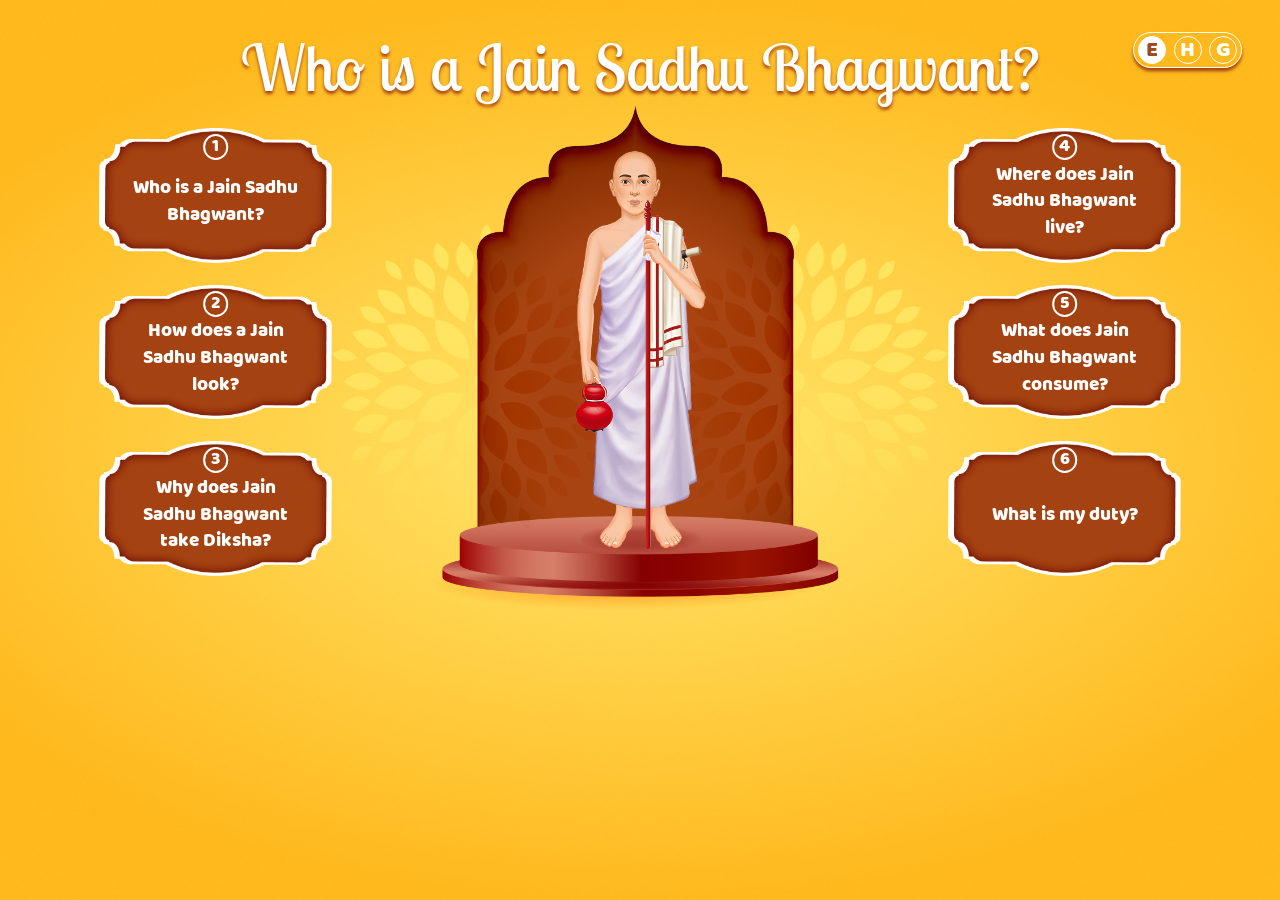
==== index.html @ 288ca6e9 "." ====
<!doctype html>
<html lang="English">
  <head>
    <meta charset="UTF-8" />
    <meta name="viewport" content="width=device-width, initial-scale=1.0" />
    <title>Who is a Jain Sadhu?</title>
    <link rel="stylesheet" href="assets/css/style.css" />
  </head>

  <body class="">
    <div class="background-layer">
      <img class="left-layer" src="assets/images/wheel 1.png" alt="" />
      <img class="right-layer" src="assets/images/wheel 1.png" alt="" />
    </div>

    <div class="container">
      <!-- Hero image: Jain Sadhu with arch, centred -->
      <div class="hero-image">
        <img
          src="assets/images/hero-image.png"
          alt="Jain Sadhu"
          class="mascot-img"
        />
      </div>

      <!-- Language nav — top-right, Environment reference pattern -->
      <nav>
        <div class="navbar-language">
          <div class="english-button lang-active">E</div>
          <div class="hindi-button">H</div>
          <div class="gujrati-button">G</div>
        </div>
      </nav>

      <!-- Page title -->
      <h1 class="page-title" data-lang-key="title">Who is a Jain Sadhu?</h1>

      <!-- Left Topics Group: topic-1, topic-2, topic-3 -->
      <div class="topics-group topics-left">
        <a href="topic-1.html" class="topic-card" id="topic-1">
          <div class="card-bg">
            <img src="assets/images/topic-image.png" alt="" />
            <span class="topic-num" data-lang-key="num-1">1</span>
            <p class="topic-text" data-lang-key="topic-1">
              Who<br />is a Jain Sadhu?
            </p>
          </div>
        </a>

        <a href="topic-2.html" class="topic-card" id="topic-2">
          <div class="card-bg">
            <img src="assets/images/topic-image.png" alt="" />
            <span class="topic-num" data-lang-key="num-2">2</span>
            <p class="topic-text" data-lang-key="topic-2">
              How does<br />a Jain Sadhu look?
            </p>
          </div>
        </a>

        <a href="topic-3.html" class="topic-card" id="topic-3">
          <div class="card-bg">
            <img src="assets/images/topic-image.png" alt="" />
            <span class="topic-num" data-lang-key="num-3">3</span>
            <p class="topic-text" data-lang-key="topic-3">
              Why do<br />they take Diksha?
            </p>
          </div>
        </a>
      </div>

      <!-- Right Topics Group: topic-4, topic-5, topic-6 -->
      <div class="topics-group topics-right">
        <a href="topic-4.html" class="topic-card" id="topic-4">
          <div class="card-bg">
            <img src="assets/images/topic-image.png" alt="" />
            <span class="topic-num" data-lang-key="num-4">4</span>
            <p class="topic-text" data-lang-key="topic-4">
              Where does<br />a Jain Sadhu Live?
            </p>
          </div>
        </a>

        <a href="topic-5.html" class="topic-card" id="topic-5">
          <div class="card-bg">
            <img src="assets/images/topic-image.png" alt="" />
            <span class="topic-num" data-lang-key="num-5">5</span>
            <p class="topic-text" data-lang-key="topic-5">
              What does<br />a Jain Sadhu eat?
            </p>
          </div>
        </a>

        <a href="topic-6.html" class="topic-card" id="topic-6">
          <div class="card-bg">
            <img src="assets/images/topic-image.png" alt="" />
            <span class="topic-num" data-lang-key="num-6">6</span>
            <p class="topic-text" data-lang-key="topic-6">
              What is<br />my duty?
            </p>
          </div>
        </a>
      </div>

      <script src="assets/js/app.js"></script>

      <script>
        document.addEventListener("DOMContentLoaded", () => {
          const pageLoadAudio = new Audio("./assets/audio/transition/5.mp3");

          const englishAudio = new Audio("./assets/audio/Eng.mpeg");
          const hindiAudio = new Audio("./assets/audio/Hin.mpeg");
          const gujratiAudio = new Audio("./assets/audio/Guj.mpeg");

          const homeAudio = new Audio("./assets/audio/pop.mp3");
          const topicAudio = new Audio(
            "./assets/audio/topic_home-btn_back-btn/3.mp3"
          );

          const allAudios = [
            pageLoadAudio,
            englishAudio,
            hindiAudio,
            gujratiAudio,
            homeAudio,
            topicAudio,
          ];

          allAudios.forEach((audio) => {
            audio.preload = "auto";
            audio.volume = 1;
          });

          function playAudio(audio) {
            allAudios.forEach((item) => {
              if (item !== audio) {
                item.pause();
                item.currentTime = 0;
              }
            });

            audio.currentTime = 0;

            const playPromise = audio.play();

            if (playPromise !== undefined) {
              playPromise.catch(() => {
                console.log("Audio blocked until user interaction.");
              });
            }
          }

          // Page load audio
          playAudio(pageLoadAudio);

          // Language button audio
          const englishBtn = document.querySelector(".english-button");
          const hindiBtn = document.querySelector(".hindi-button");
          const gujratiBtn = document.querySelector(".gujrati-button");

          if (englishBtn) {
            englishBtn.addEventListener("click", () => {
              playAudio(englishAudio);
            });
          }

          if (hindiBtn) {
            hindiBtn.addEventListener("click", () => {
              playAudio(hindiAudio);
            });
          }

          if (gujratiBtn) {
            gujratiBtn.addEventListener("click", () => {
              playAudio(gujratiAudio);
            });
          }

          // Topic click audio
          const topicCards = document.querySelectorAll(".topic-card");

          topicCards.forEach((topic) => {
            topic.addEventListener("click", (e) => {
              e.preventDefault();

              const href = topic.getAttribute("href");

              playAudio(topicAudio);

              setTimeout(() => {
                if (href) {
                  window.location.href = href;
                }
              }, 350);
            });
          });

          // Home button audio
          // This will work if your page has .home-btn or .home-button class.
          const homeBtns = document.querySelectorAll(".home-btn, .home-button");

          homeBtns.forEach((btn) => {
            btn.addEventListener("click", (e) => {
              const link = btn.closest("a");
              const href = link ? link.getAttribute("href") : btn.getAttribute("href");

              if (href) {
                e.preventDefault();
                playAudio(homeAudio);

                setTimeout(() => {
                  window.location.href = href;
                }, 300);
              } else {
                playAudio(homeAudio);
              }
            });
          });
        });
      </script>
    </div>
  </body>
</html>
---- assets/css/style.css ----
/* ============================================================
   Who is a Jain Sadhu? — Homepage
   Reference : projects/Environment/style.css
   Canvas    : 1929 × 1080 px
   Units     : vw / vh  — zero px allowed
   ============================================================ */

/* ── Fonts ── */

/* English — Baloo (body / topic text / nav buttons) */
@font-face {
  font-family: "BalooRegular";
  src: url("../../fonts/Baloo Regular 400.ttf") format("truetype");
  font-weight: 400;
  font-style: normal;
  font-display: swap;
}

/* Title — Lobster Two */
@font-face {
  font-family: "LobsterTwo";
  src: url("../../fonts/LobsterTwo-Regular.ttf") format("truetype");
  font-weight: 400;
  font-style: normal;
  font-display: swap;
}

@font-face {
  font-family: "LobsterTwo";
  src: url("../../fonts/LobsterTwo-Bold.ttf") format("truetype");
  font-weight: 700;
  font-style: normal;
  font-display: swap;
}

@font-face {
  font-family: "ITFDevanagari";
  src: url("../../fonts/ITFDevanagari.ttc") format("truetype");
  font-weight: 700;
  font-style: normal;
  font-display: swap;
}

@font-face {
  font-family: "NotoSansGujaratiRegular";
  src: url("../../fonts/NotoSansGujarati-Regular.ttf") format("truetype");
  font-weight: 700;
  font-style: normal;
  font-display: swap;
}

/* ── Language-aware font switching (Environment pattern) ── */
body[data-lang="hi"] {
  font-family: "ITFDevanagari"!important;
  font-weight: 700!important;
}

body[data-lang="gu"] {
  font-family: "NotoSansGujaratiRegular"!important;
  font-weight: 700!important;
}


/* ── Reset ── */
*,
*::before,
*::after {
  box-sizing: border-box;
  margin: 0;
  padding: 0;
}

html,
body {
  width: 100%;
  height: 100%;
  font-family: "BalooRegular", sans-serif;
  overflow: hidden;
}

/* ── Page-in animation (Environment pattern) ── */
body {
  opacity: 0;
  transform: scale(0.985);
  animation: pageIn 0s ease forwards;
  display: flex;
  flex-direction: column;
  font-family: 'BalooRegular';
  background-color: #fedb5b;
  position: relative;
  width: 100vw;
  min-height: 100vh;
  transform: scale(0.985);
  background-image: url("../images/background-image.png");
  background-position: top;
  background-repeat: no-repeat;
  background-size: cover;
  overflow: hidden;
}

.background-layer {
  position: absolute;
  width: 60vw;
  height: 25vw;
  display: block;
  overflow: visible;
  pointer-events: none;
  top: 30vw;
  left: 50%;
  transform: translate(-50%, -50%);
}

.background-layer img {
  position: absolute;
  width: 100%;
  height: 100%;
  object-fit: contain;
  top: 50%;
  left: 50%;
  opacity: 1;
  transform: translate(-50%, -50%);
  will-change: transform, opacity 0.5s ease;
}

/* left image */
.left-layer {
  animation: moveLeftLayer 1.2s ease forwards;
  animation-delay: 0.5s;
}

/* right image */
.right-layer {
  animation: moveRightLayer 1.2s ease forwards;
  animation-delay: 0.5s;
}

.container {
  opacity: 0;
  position: relative;
  z-index: 2;
  animation: containerFadeIn 0.01s linear forwards;
  animation-delay: 1s;
}

@keyframes moveLeftLayer {
  from {
    transform: translate(-50%, -50%) translateX(0);
    opacity: 1;
  }

  to {
    transform: translate(-50%, -50%) translateX(-12vw);
    opacity: 0.6;
  }
}

@keyframes moveRightLayer {
  from {
    transform: translate(-50%, -50%) translateX(0);
    opacity: 1;
  }

  to {
    transform: translate(-50%, -50%) translateX(12vw);
    opacity: 0.6;
  }
}

@keyframes containerFadeIn {
  from {
    opacity: 0;
  }

  to {
    opacity: 1;
  }
}

@keyframes pageIn {
  from {
    opacity: 1;
    transform: scale(0.985);
    filter: blur(20px);
  }

  to {
    opacity: 1;
    transform: scale(1);
    filter: blur(0);
  }
}

/* Page-exit (used before navigating away) */
body.page-exit {
  animation: pageOut 0.01s cubic-bezier(0.22, 0.8, 0.25, 1) forwards;
}

@keyframes pageOut {
  from {
    opacity: 1;
    transform: scale(1);
  }

  to {
    opacity: 0;
    transform: scale(1.35);
  }
}


/* ============================================================
   Hero image  —  centred Jain Sadhu illustration with arch
   Figma: left 38.83%, right 38.83%, top 21.39vh, aspect 1101/1954
   ============================================================ */
.hero-image {
  position: fixed;
  left: 50vw;
  /* right: 38.83vw; */
  top: 28vw;
  /* bottom: 0; */
  transform: translate(-50%, -50%) scale(0);
  z-index: 5;
  width: 39.5vw;
  height: 39.5vw;
  animation: heroScaleIn 0.9s cubic-bezier(0.22, 1, 0.36, 1) forwards;
  animation-delay: 1s;
}

@keyframes heroScaleIn {
  from {
    transform: translate(-50%, -50%) scale(0);
  }

  to {
    transform: translate(-50%, -50%) scale(1);
  }
}

.mascot-img {
  width: 100%;
  height: 100%;
  object-fit: contain;
  object-position: top center;
  display: block;
}

/* ============================================================
   Language NAV  —  Environment reference pattern
   Figma: right=2.96vw, top=2.87vh, width=7.93vw, height=5.28vh
   ============================================================ */
nav {
  position: fixed;
  top: 2.87vh;
  right: 2.96vw;
  width: 7.93vw;
  height: 5.28vh;
  z-index: 30;
  display: flex;
  align-items: center;
  justify-content: flex-end;
  opacity: 0;
  transform: translateX(10vw);
  animation: navDropInLeft 0.8s cubic-bezier(0.22, 1, 0.36, 1) forwards;
  animation-delay: 1.3s;
}

@keyframes navDropInLeft {
  0% {
    opacity: 0;
    transform: translateX(10vw);
  }

  70% {
    opacity: 1;
    transform: translateX(0vw);
  }

  100% {
    opacity: 1;
    transform: translateX(0vw);
  }
}

/* pill container */
.navbar-language {
  display: flex;
  align-items: center;
  justify-content: space-between;
  width: 8.5vw !important;
  min-width: 8.5vw !important;
  max-width: 8.5vw !important;
  height: 2.8vw;
  padding: 0 0.3vw;
  border: 0.15vw solid #ffffff;
  border-radius: 50vw;
  box-shadow: 0 0.37vh 0.37vh #a84412;
  font-family: "BalooRegular", sans-serif;
  transition: border-radius 0.35s ease;
}

/* individual buttons — Environment pattern */
.navbar-language>div {
  width: 2.2vw;
  height: 2.2vw;
  font-size: 1.7vw;
  text-align: center;
  line-height: 2.08vw;
  border: 0.15vw solid #ffffff;
  background: transparent;
  color: #ffffff;
  cursor: pointer;
  border-radius: 50%;
  font-family: "BalooRegular", sans-serif;
  transition:
    border-radius 0.35s ease,
    transform 0.2s ease,
    box-shadow 0.25s ease,
    background 0.25s ease,
    opacity 0.25s ease;
}

.navbar-language>div:hover {
  background: white;
  color: #9B4A23;
}

.navbar-language>div.lang-active {
  background: white;
  color: #9B4A23;
}


/* ============================================================
   Page Title
   Figma: top 2.96vh, Lobster Two, 96px (4.98vw), white, shadow
   ============================================================ */
.page-title {
  position: fixed;
  top: 2.96vh;
  left: 0;
  right: 0;
  text-align: center;
  font-family: "LobsterTwo", cursive;
  font-size: 4.98vw;
  font-weight: 400;
  color: #ffffff;
  text-shadow: 0 0.37vh 0.37vh #a84412;
  white-space: nowrap;
  line-height: normal;
  z-index: 10;

  opacity: 0;
  transform: translateY(-8vh);
  animation: titleDropIn 0.8s cubic-bezier(0.22, 1, 0.36, 1) forwards;
  animation-delay: 1.3s;
}

@keyframes titleDropIn {
  0% {
    opacity: 0;
    transform: translateY(-10vh);
  }

  70% {
    opacity: 1;
    transform: translateY(0vh);
  }

  100% {
    opacity: 1;
    transform: translateY(0);
  }
}

/* ============================================================
   Topics Groups
   Left : left=7.76vw, top=25vh, width=18.21vw, height=68.33vh
   Right: right=8.04vw, same vertical
   ============================================================ */
.topics-group {
  position: absolute;
  top: 10vw;
  width: 18.21vw;
  height: 35vw;
  z-index: 10;
  display: flex;
  flex-direction: column !important;
  justify-content: space-between;
}

.topics-left {
  left: 7.76vw;
  opacity: 0;
  transform: translate3d(-15vw, 0, 0);
  will-change: transform, opacity;
  backface-visibility: hidden;
  animation: topicLeftIn 0.8s cubic-bezier(0.22, 1, 0.36, 1) forwards;
  animation-delay: 1.3s;
}

@keyframes topicLeftIn {
  from {
    opacity: 0;
    transform: translate3d(-15vw, 0, 0);
  }

  to {
    opacity: 1;
    transform: translate3d(0, 0, 0);
  }
}

.topics-right {
  right: 7.76vw;
  transform: translate3d(15vw, 0, 0);
  opacity: 0;
  will-change: transform, opacity;
  backface-visibility: hidden;
  animation: topicRightIn 0.8s cubic-bezier(0.22, 1, 0.36, 1) forwards;
  animation-delay: 1.3s;
  z-index: 50;
}

@keyframes topicRightIn {
  from {
    opacity: 0;
    transform: translate3d(15vw, 0, 0);
  }

  to {
    opacity: 1;
    transform: translate3d(0, 0, 0);
  }
}

/* ============================================================
   Topic cards  — absolutely positioned within their group
   Height : 20.54vh (222px / 1080)
   Gap    : card-2 offset 23.93vh, card-3 offset 47.79vh
   card-bg <img> fills the card; text/badge sit on top via z-index
   ============================================================ */
.topic-card {
  position: relative;
  width: 100%;
  height: 10.54vw;
  display: block;
  text-decoration: none;
  cursor: pointer;
  transition: transform 0.3s cubic-bezier(0.4, 0, 0.2, 1);
  transform-origin: center bottom;
}

.topic-card:hover {
  transform: scale(1.05);
  z-index: 2;
}

.topic-card:active {
  transform: scale(0.97);
}


/* card-bg: flex column, centres badge + text vertically */
.card-bg {
  position: absolute;
  inset: 0;
  width: 100%;
  height: 100%;
  display: flex;
  flex-direction: column;
  align-items: center;
  justify-content: center;
  gap: 0.8vh;
}

/* background image sits behind flex children */
.card-bg>img {
  position: absolute;
  inset: 0;
  width: 100%;
  height: 100%;
  object-fit: fill;
  display: block;
  z-index: 0;
}

/* number badge — pinned to top-centre of card-bg */
.topic-num {
  position: absolute;
  top: 0.5vw;
  left: 50%;
  transform: translateX(-50%);
  width: 2vw;
  height: 2vw;
  border-radius: 50%;
  border: 0.3vb solid #ffffff;
  display: flex;
  align-items: center;
  justify-content: center;
  font-family: "BalooRegular", sans-serif;
  font-size: 1.4vw;
  font-weight: 500;
  color: #ffffff;
  line-height: 1;
  padding: 0;
  text-align: center;
  background: transparent;
  z-index: 1;
}

html[lang="Gujarati"] .topic-num {
  font-weight: 700;
}

/* topic text — flex item, vertically centred within card-bg */
.topic-text {
  width: 13vw;
  height: 5vw;
  display:flex;
  justify-content: center;
  align-items: center;  
  margin-top: 1vw;
  position: relative;
  z-index: 1;
  font-family: "BalooRegular", sans-serif;
  font-size: 1.5vw;
  color: #ffffff;
  text-align: center;
  line-height: 1.4;
  font-weight: 400;
  white-space: pre-wrap;
}

/* Hindi / Gujarati topic text adjustments */
html[lang="Hindi"] .topic-text {
  font-family: "ITFDevanagari", serif;
  font-size: 1.6vw;
  line-height: 1.5;
}

html[lang="Gujarati"] .topic-text {
  font-family: "NotoSansGujarati", sans-serif;
  font-size: 1.6vw;
  line-height: 1.5;
  font-weight: 600;
}

.pranam-link {
  position: absolute;
  display: flex;
  justify-content: center;
  align-items: center;
  right: 1vw;
  top: 42vw;
  width: 10vw;
  height: auto;
  text-decoration: none;

  animation: pranamPop 1.2s ease-in-out infinite;
  transform-origin: center;
}

.pranam-link img {
  position: relative;
  width: 100%;
  display: block;
  object-fit: contain;
}

.pranam-link span {
  position: absolute;
  text-decoration: none;
  color: white;
  font-family: "LobsterTwo";
  font-weight: bold;
  font-size: 1.5vw;
  padding-right: 2vw;
}

@keyframes pranamPop {
  0% {
    transform: scale(1);
  }

  50% {
    transform: scale(1.12);
  }

  100% {
    transform: scale(1);
  }
}
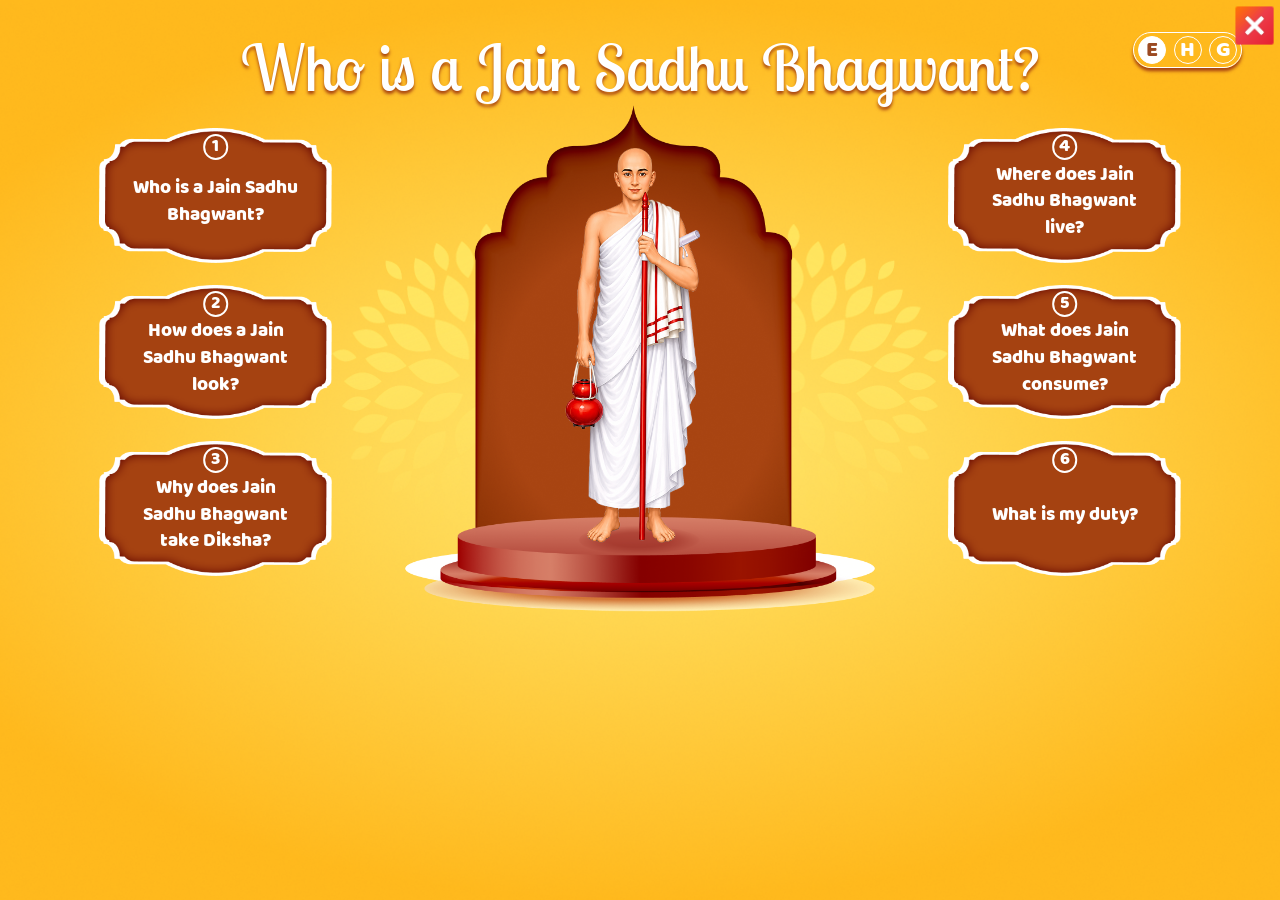
==== commit df707825: "." ====
--- a/index.html
+++ b/index.html
@@ -102,6 +102,7 @@
       </div>
 
       <script src="assets/js/app.js"></script>
+      <script src="assets/js/djp.js"></script>
 
       <script>
         document.addEventListener("DOMContentLoaded", () => {
--- a/assets/css/style.css
+++ b/assets/css/style.css
@@ -528,7 +528,7 @@
   text-align: center;
   line-height: 1.4;
   font-weight: 400;
-  white-space: pre-wrap;
+  white-space: wrap;
 }
 
 /* Hindi / Gujarati topic text adjustments */
@@ -590,3 +590,91 @@
     transform: scale(1);
   }
 }
+
+
+.pranam-video{
+    position: absolute;
+    left: 50%;
+    top: 48%;
+    background-image: url("./../images/pranam-bg-1.png");
+    background-position: center;
+    background-repeat: no-repeat;
+    background-size: cover;
+    transform: translate(-50%, -50%);
+    width: 28vw;
+    height: 28vw;
+    border-radius: 50%;
+    background-color: #f6f6f6;
+
+    display: flex;
+    justify-content: center;
+    align-items: center;
+
+    overflow: hidden;
+    padding-right: 2.5vw;
+  }
+
+.pranam-video video {
+    width: 90%;
+    height: 83%;
+    object-fit: cover;
+
+    /* Very light feather on ALL edges */
+    -webkit-mask-image:
+        linear-gradient(
+            to bottom,
+            transparent 0%,
+            rgba(0, 0, 0, 0.8) 2%,
+            rgba(0, 0, 0, 0.95) 4%,
+            black 6%,
+            black 90%,
+            rgba(0, 0, 0, 0.95) 96%,
+            rgba(0, 0, 0, 0.8) 98%,
+            transparent 100%
+        ),
+        linear-gradient(
+            to right,
+            transparent 0%,
+            rgba(0, 0, 0, 0.8) 2%,
+            rgba(0, 0, 0, 0.95) 4%,
+            black 6%,
+            black 90%,
+            rgba(0, 0, 0, 0.95) 96%,
+            rgba(0, 0, 0, 0.8) 98%,
+            transparent 100%
+        );
+
+    -webkit-mask-composite: source-in;
+
+    mask-image:
+        linear-gradient(
+            to bottom,
+            transparent 0%,
+            rgba(0, 0, 0, 0.8) 2%,
+            rgba(0, 0, 0, 0.95) 4%,
+            black 6%,
+            black 90%,
+            rgba(0, 0, 0, 0.95) 96%,
+            rgba(0, 0, 0, 0.8) 98%,
+            transparent 100%
+        ),
+        linear-gradient(
+            to right,
+            transparent 0%,
+            rgba(0, 0, 0, 0.8) 2%,
+            rgba(0, 0, 0, 0.95) 4%,
+            black 6%,
+            black 90%,
+            rgba(0, 0, 0, 0.95) 96%,
+            rgba(0, 0, 0, 0.8) 98%,
+            transparent 100%
+        );
+
+    mask-composite: intersect;
+
+    -webkit-mask-repeat: no-repeat;
+    mask-repeat: no-repeat;
+
+    -webkit-mask-size: 100% 100%;
+    mask-size: 100% 100%;
+}
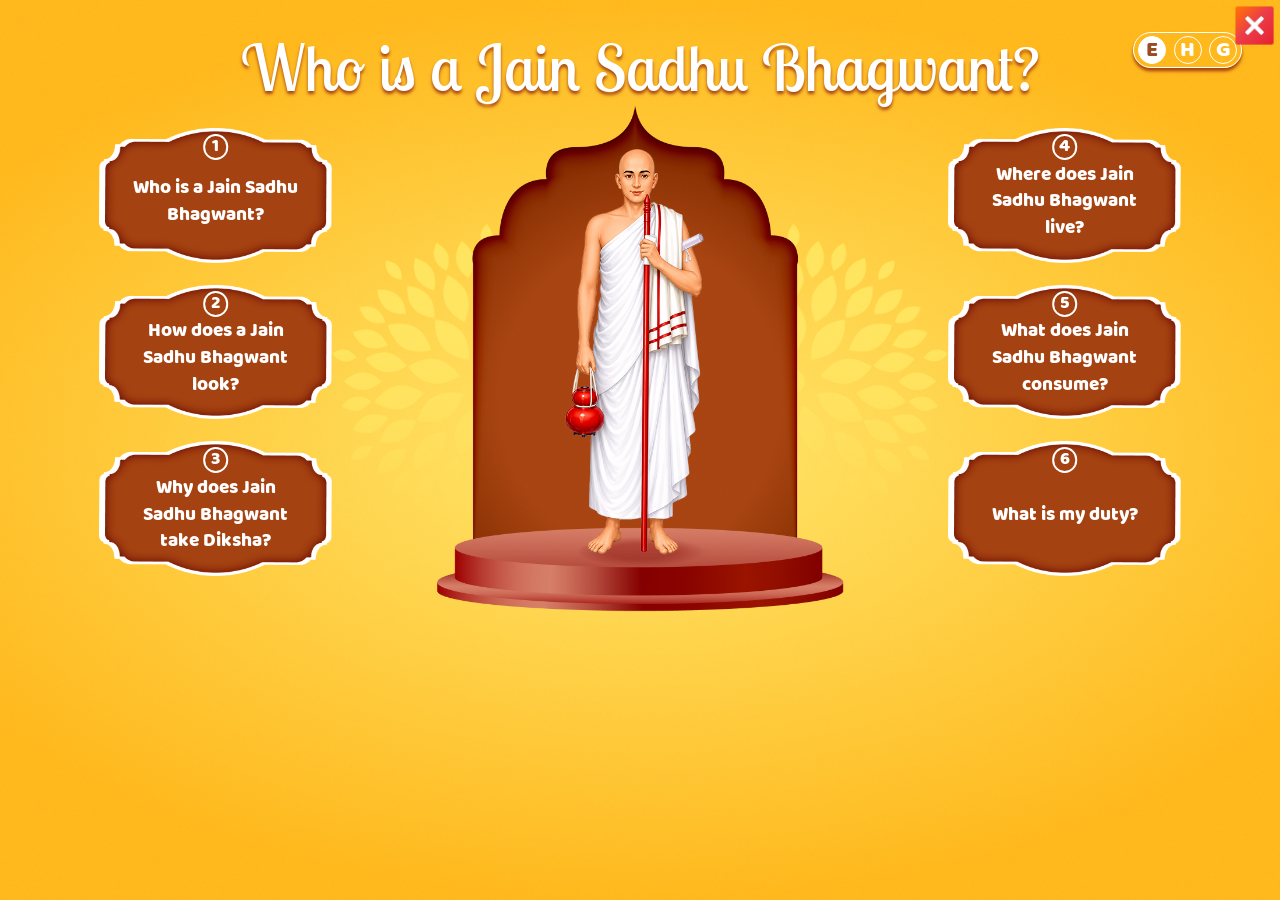
==== commit 406306f4: "Use data.js instead of data.json, inline masked video frame image - Load translations from a plain g" ====
--- a/index.html
+++ b/index.html
@@ -101,7 +101,8 @@
         </a>
       </div>
 
-      <script src="assets/js/app.js"></script>
+      <script src="assets/js/data.js"></script>
+<script src="assets/js/app.js"></script>
       <script src="assets/js/djp.js"></script>
 
       <script>
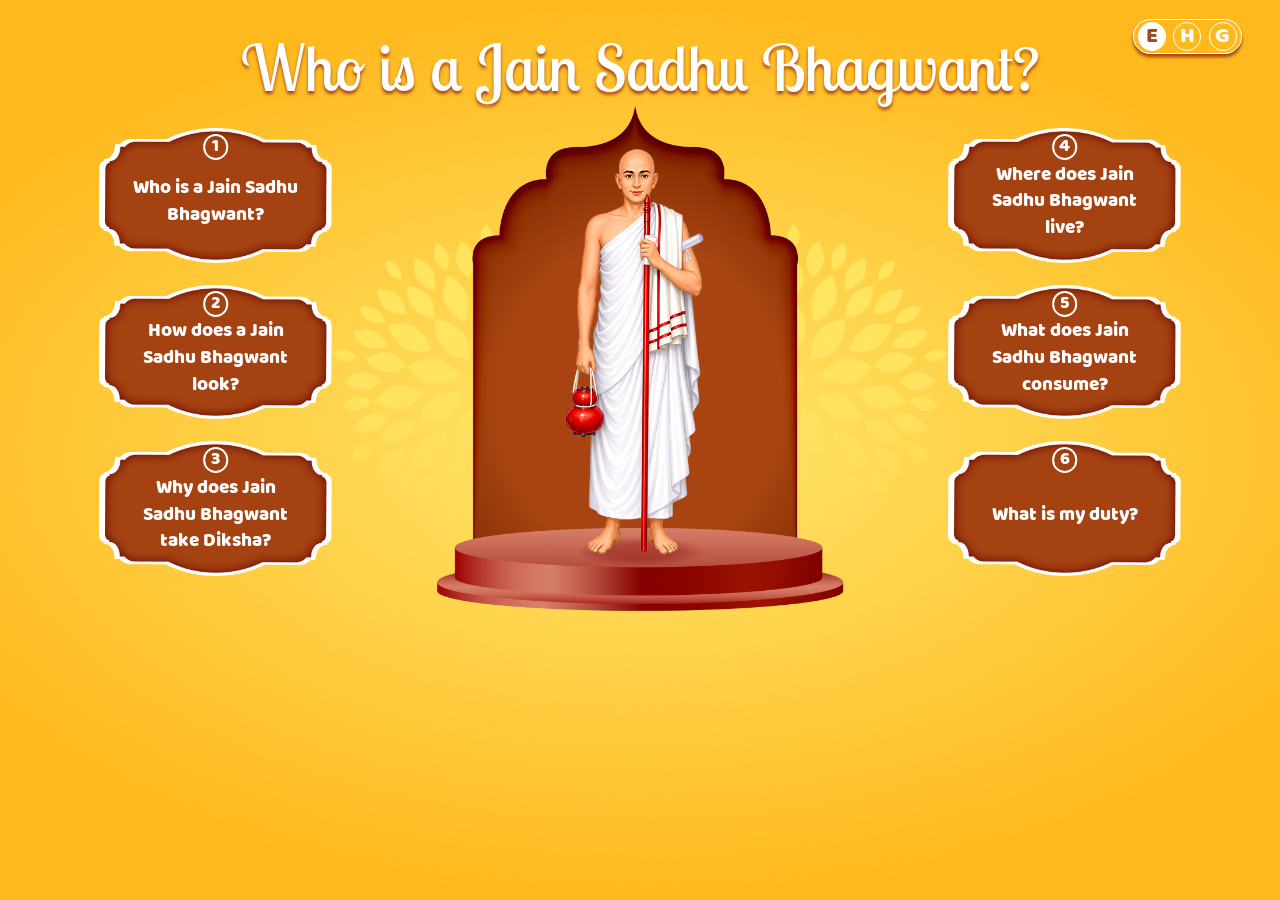
==== commit 8f635479: "Remove djp.js and close.png, tune slider video preload, rename files without spaces Co-Authored-By: " ====
--- a/index.html
+++ b/index.html
@@ -9,8 +9,8 @@
 
   <body class="">
     <div class="background-layer">
-      <img class="left-layer" src="assets/images/wheel 1.png" alt="" />
-      <img class="right-layer" src="assets/images/wheel 1.png" alt="" />
+      <img class="left-layer" src="assets/images/wheel-1.png" alt="" />
+      <img class="right-layer" src="assets/images/wheel-1.png" alt="" />
     </div>
 
     <div class="container">
@@ -103,7 +103,6 @@
 
       <script src="assets/js/data.js"></script>
 <script src="assets/js/app.js"></script>
-      <script src="assets/js/djp.js"></script>
 
       <script>
         document.addEventListener("DOMContentLoaded", () => {
--- a/assets/css/style.css
+++ b/assets/css/style.css
@@ -10,7 +10,7 @@
 /* English — Baloo (body / topic text / nav buttons) */
 @font-face {
   font-family: "BalooRegular";
-  src: url("../../fonts/Baloo Regular 400.ttf") format("truetype");
+  src: url("../../fonts/Baloo-Regular-400.ttf") format("truetype");
   font-weight: 400;
   font-style: normal;
   font-display: swap;
@@ -35,7 +35,7 @@
 
 @font-face {
   font-family: "ITFDevanagari";
-  src: url("../../fonts/ITFDevanagari.ttc") format("truetype");
+  src: url("../../fonts/ITFDevanagari-Bold.otf") format("opentype");
   font-weight: 700;
   font-style: normal;
   font-display: swap;
@@ -250,16 +250,14 @@
    ============================================================ */
 nav {
   position: fixed;
-  top: 2.87vh;
-  right: 2.96vw;
+  top: 1vw;
+  right: 3vw;
   width: 7.93vw;
   height: 5.28vh;
   z-index: 30;
   display: flex;
   align-items: center;
   justify-content: flex-end;
-  opacity: 0;
-  transform: translateX(10vw);
   animation: navDropInLeft 0.8s cubic-bezier(0.22, 1, 0.36, 1) forwards;
   animation-delay: 1.3s;
 }
